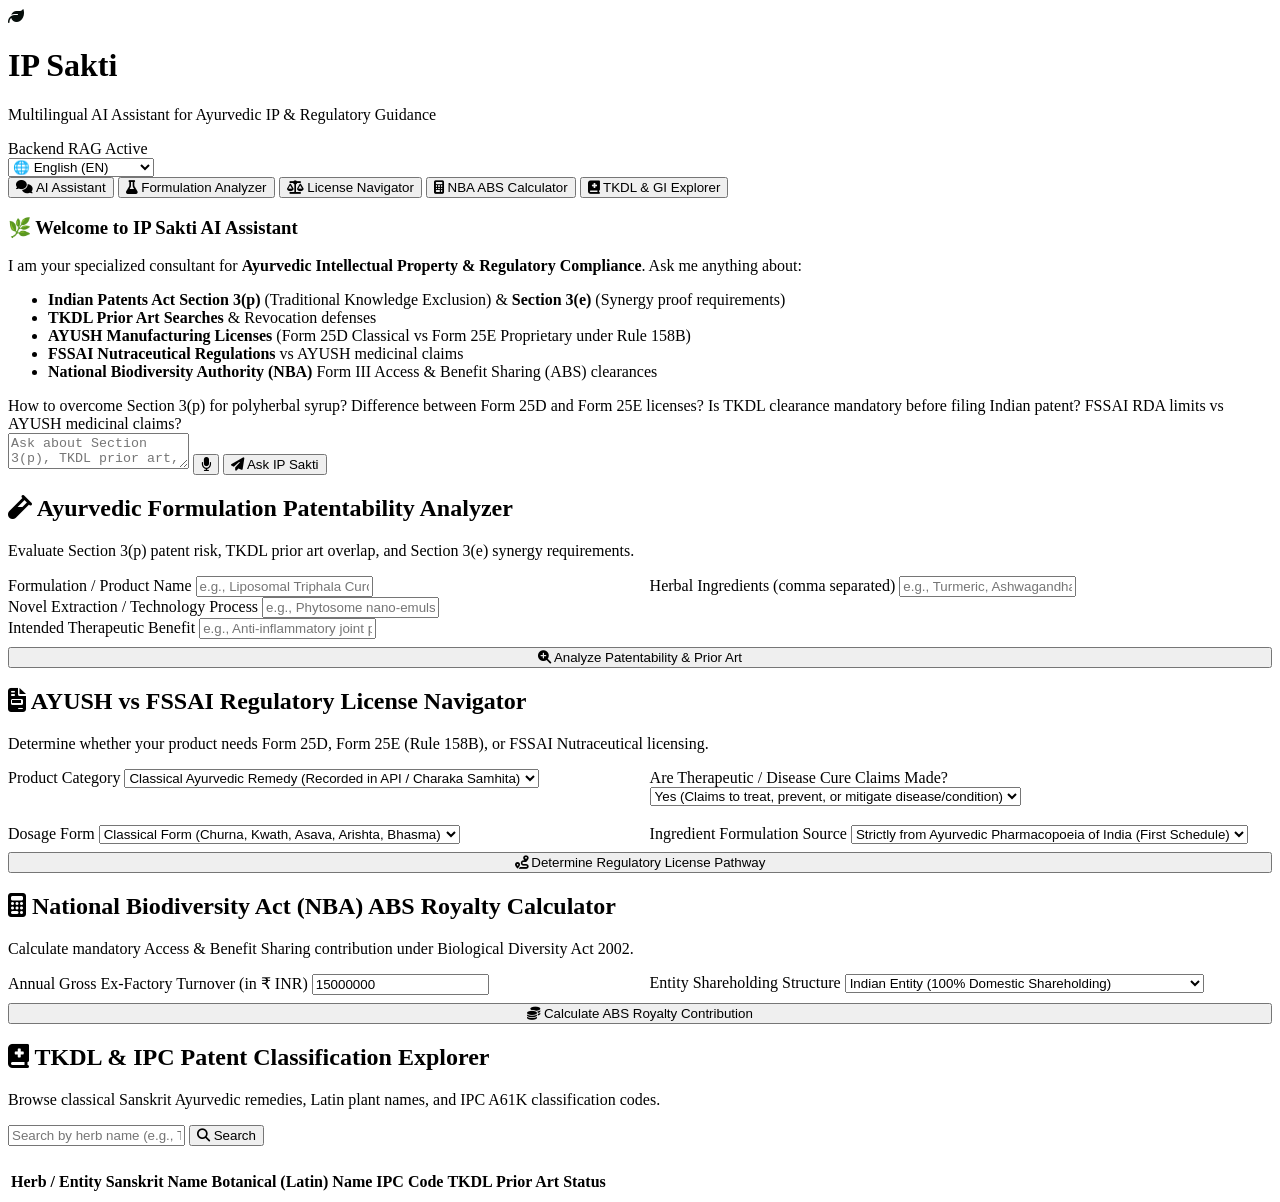
==== frontend/index.html @ 80a3cd42 "Initial commit" ====
<!DOCTYPE html>
<html lang="en">
<head>
    <meta charset="UTF-8">
    <meta name="viewport" content="width=device-width, initial-scale=1.0">
    <title>IP Sakti - Multilingual AI Assistant for Ayurvedic IP & Regulatory Guidance</title>
    <meta name="description" content="RAG-powered AI Assistant for Intellectual Property, Patents (Sec 3p/3e), TKDL prior art, NBA ABS clearance, and AYUSH / FSSAI regulatory licensing in Ayurveda.">
    
    <!-- Google Fonts -->
    <link rel="preconnect" href="https://fonts.googleapis.com">
    <link rel="preconnect" href="https://fonts.gstatic.com" crossorigin>
    <link href="https://fonts.googleapis.com/css2?family=Inter:wght@300;400;500;600;700&family=Outfit:wght@400;500;600;700;800&display=swap" rel="stylesheet">
    
    <!-- FontAwesome Icons -->
    <link rel="stylesheet" href="https://cdnjs.cloudflare.com/ajax/libs/font-awesome/6.4.0/css/all.min.css">
    
    <!-- App Stylesheet -->
    <link rel="stylesheet" href="/static/css/style.css">
</head>
<body>

    <!-- Header / Navbar -->
    <header class="app-header">
        <div class="brand-container">
            <div class="brand-logo">
                <i class="fas fa-leaf" style="color:#060E0B;"></i>
            </div>
            <div>
                <h1 class="brand-title" data-i18n="appTitle">IP Sakti</h1>
                <p class="brand-tagline" data-i18n="subtitle">Multilingual AI Assistant for Ayurvedic IP & Regulatory Guidance</p>
            </div>
        </div>

        <div class="header-actions">
            <div class="status-pill" id="statusPill">
                <div class="status-dot"></div>
                <span data-i18n="onlineStatus">Backend RAG Active</span>
            </div>

            <!-- Language Dropdown Selector -->
            <select class="lang-selector" id="langSelect" aria-label="Select Language">
                <option value="en">🌐 English (EN)</option>
                <option value="hi">🇮🇳 हिंदी (Hindi)</option>
                <option value="sa">🕉️ संस्कृतम् (Sanskrit)</option>
                <option value="ta">🇮🇳 தமிழ் (Tamil)</option>
                <option value="te">🇮🇳 తెలుగు (Telugu)</option>
                <option value="mr">🇮🇳 मराठी (Marathi)</option>
                <option value="gu">🇮🇳 ગુજરાતી (Gujarati)</option>
                <option value="bn">🇮🇳 বাংলা (Bengali)</option>
            </select>
        </div>
    </header>

    <!-- Main Container -->
    <div class="app-container">
        <!-- Sidebar Tabs -->
        <nav class="sidebar-nav">
            <button class="nav-btn active" data-tab="tabChat">
                <i class="fas fa-comments"></i>
                <span data-i18n="navChat">AI Assistant</span>
            </button>
            <button class="nav-btn" data-tab="tabAnalyzer">
                <i class="fas fa-flask"></i>
                <span data-i18n="navAnalyzer">Formulation Analyzer</span>
            </button>
            <button class="nav-btn" data-tab="tabWizard">
                <i class="fas fa-balance-scale"></i>
                <span data-i18n="navWizard">License Navigator</span>
            </button>
            <button class="nav-btn" data-tab="tabNba">
                <i class="fas fa-calculator"></i>
                <span data-i18n="navNba">NBA ABS Calculator</span>
            </button>
            <button class="nav-btn" data-tab="tabTkdl">
                <i class="fas fa-book-medical"></i>
                <span data-i18n="navTkdl">TKDL & GI Explorer</span>
            </button>
        </nav>

        <!-- Main Content Area -->
        <main class="main-content">

            <!-- TAB 1: AI Chatbot Assistant -->
            <section id="tabChat" class="tab-view active">
                <div class="glass-card chat-container">
                    <div class="chat-messages" id="chatMessages">
                        <div class="message-bubble message-assistant">
                            <h3>🌿 Welcome to IP Sakti AI Assistant</h3>
                            <p>I am your specialized consultant for <strong>Ayurvedic Intellectual Property & Regulatory Compliance</strong>. Ask me anything about:</p>
                            <ul>
                                <li><strong>Indian Patents Act Section 3(p)</strong> (Traditional Knowledge Exclusion) & <strong>Section 3(e)</strong> (Synergy proof requirements)</li>
                                <li><strong>TKDL Prior Art Searches</strong> & Revocation defenses</li>
                                <li><strong>AYUSH Manufacturing Licenses</strong> (Form 25D Classical vs Form 25E Proprietary under Rule 158B)</li>
                                <li><strong>FSSAI Nutraceutical Regulations</strong> vs AYUSH medicinal claims</li>
                                <li><strong>National Biodiversity Authority (NBA)</strong> Form III Access & Benefit Sharing (ABS) clearances</li>
                            </ul>
                        </div>
                    </div>

                    <!-- Input Controls -->
                    <div class="chat-input-area">
                        <div class="suggestion-chips">
                            <span class="chip" onclick="sendChatMessage('How to overcome Section 3(p) for polyherbal syrup?')" data-i18n="sug1">How to overcome Section 3(p) for polyherbal syrup?</span>
                            <span class="chip" onclick="sendChatMessage('Difference between Form 25D and Form 25E licenses?')" data-i18n="sug2">Difference between Form 25D and Form 25E licenses?</span>
                            <span class="chip" onclick="sendChatMessage('Is TKDL clearance mandatory before filing Indian patent?')" data-i18n="sug3">Is TKDL clearance mandatory before filing Indian patent?</span>
                            <span class="chip" onclick="sendChatMessage('FSSAI RDA limits vs AYUSH medicinal claims?')" data-i18n="sug4">FSSAI RDA limits vs AYUSH medicinal claims?</span>
                        </div>

                        <div class="input-row">
                            <textarea id="chatInput" class="chat-textarea" rows="2" placeholder="Ask about Section 3(p), TKDL prior art, Form 25D/25E, FSSAI, or patenting turmeric + ashwagandha..." data-i18n="chatPlaceholder"></textarea>
                            <button class="btn-icon" id="voiceBtn" onclick="handleVoiceInput()" title="Voice Input" aria-label="Voice Input">
                                <i class="fas fa-microphone"></i>
                            </button>
                            <button class="btn-primary" onclick="sendChatMessage()">
                                <i class="fas fa-paper-plane"></i>
                                <span data-i18n="sendBtn">Ask IP Sakti</span>
                            </button>
                        </div>
                    </div>
                </div>
            </section>

            <!-- TAB 2: Formulation Patentability Analyzer -->
            <section id="tabAnalyzer" class="tab-view">
                <div class="glass-card">
                    <h2 class="card-title" data-i18n="analyzerTitle"><i class="fas fa-vial"></i> Ayurvedic Formulation Patentability Analyzer</h2>
                    <p class="card-subtitle" data-i18n="analyzerDesc">Evaluate Section 3(p) patent risk, TKDL prior art overlap, and Section 3(e) synergy requirements.</p>

                    <div style="display:grid; grid-template-columns: 1fr 1fr; gap: 1.2rem;">
                        <div class="form-group">
                            <label class="form-label" data-i18n="formNameLabel">Formulation / Product Name</label>
                            <input type="text" id="formName" class="form-control" placeholder="e.g., Liposomal Triphala Curcumin Extract" data-i18n="formNameHolder">
                        </div>
                        <div class="form-group">
                            <label class="form-label" data-i18n="ingredientsLabel">Herbal Ingredients (comma separated)</label>
                            <input type="text" id="formIngredients" class="form-control" placeholder="e.g., Turmeric, Ashwagandha, Piperine, Neem" data-i18n="ingredientsHolder">
                        </div>
                    </div>

                    <div class="form-group">
                        <label class="form-label" data-i18n="noveltyLabel">Novel Extraction / Technology Process</label>
                        <input type="text" id="formNovelty" class="form-control" placeholder="e.g., Phytosome nano-emulsion with 5x bioavailability enhancement" data-i18n="noveltyHolder">
                    </div>

                    <div class="form-group">
                        <label class="form-label" data-i18n="intendedUseLabel">Intended Therapeutic Benefit</label>
                        <input type="text" id="formIntended" class="form-control" placeholder="e.g., Anti-inflammatory joint pain relief" data-i18n="intendedUseHolder">
                    </div>

                    <button class="btn-primary" style="margin-top:0.5rem; width:100%; justify-content:center;" onclick="runFormulationAnalysis()">
                        <i class="fas fa-search-plus"></i>
                        <span data-i18n="analyzeBtn">Analyze Patentability & Prior Art</span>
                    </button>
                </div>

                <!-- Analysis Results Section -->
                <div id="analyzerResults" style="display:none;"></div>
            </section>

            <!-- TAB 3: Regulatory License Navigator Wizard -->
            <section id="tabWizard" class="tab-view">
                <div class="glass-card">
                    <h2 class="card-title" data-i18n="wizardTitle"><i class="fas fa-file-invoice"></i> AYUSH vs FSSAI Regulatory License Navigator</h2>
                    <p class="card-subtitle" data-i18n="wizardDesc">Determine whether your product needs Form 25D, Form 25E (Rule 158B), or FSSAI Nutraceutical licensing.</p>

                    <div style="display:grid; grid-template-columns: 1fr 1fr; gap: 1.2rem;">
                        <div class="form-group">
                            <label class="form-label">Product Category</label>
                            <select id="wizCategory" class="form-control">
                                <option value="classical">Classical Ayurvedic Remedy (Recorded in API / Charaka Samhita)</option>
                                <option value="proprietary">Proprietary Polyherbal Product (P&P Medicine)</option>
                                <option value="health_supplement">Health Supplement / Dietary Nutraceutical</option>
                                <option value="cosmetic">Herbal Cosmetic / Skin Care</option>
                            </select>
                        </div>

                        <div class="form-group">
                            <label class="form-label">Are Therapeutic / Disease Cure Claims Made?</label>
                            <select id="wizClaims" class="form-control">
                                <option value="true">Yes (Claims to treat, prevent, or mitigate disease/condition)</option>
                                <option value="false">No (General health maintenance & wellness claims only)</option>
                            </select>
                        </div>

                        <div class="form-group">
                            <label class="form-label">Dosage Form</label>
                            <select id="wizDosage" class="form-control">
                                <option value="traditional_asava">Classical Form (Churna, Kwath, Asava, Arishta, Bhasma)</option>
                                <option value="tablet">Modern Oral Solid (Tablet / Capsule)</option>
                                <option value="syrup">Oral Liquid Syrup</option>
                                <option value="nano_emulsion">Novel Delivery (Liposome / Nano-emulsion)</option>
                            </select>
                        </div>

                        <div class="form-group">
                            <label class="form-label">Ingredient Formulation Source</label>
                            <select id="wizSource" class="form-control">
                                <option value="api_texts">Strictly from Ayurvedic Pharmacopoeia of India (First Schedule)</option>
                                <option value="novel_combination">Novel Combination of Traditional Herbs</option>
                                <option value="standardized_extract">Standardized Phytochemical Extracts (e.g. 95% Curcumin)</option>
                            </select>
                        </div>
                    </div>

                    <button class="btn-primary" style="margin-top:0.5rem; width:100%; justify-content:center;" onclick="runLicenseWizard()">
                        <i class="fas fa-route"></i>
                        <span>Determine Regulatory License Pathway</span>
                    </button>
                </div>

                <div id="wizardResults" style="display:none;"></div>
            </section>

            <!-- TAB 4: NBA ABS Calculator -->
            <section id="tabNba" class="tab-view">
                <div class="glass-card">
                    <h2 class="card-title" data-i18n="nbaTitle"><i class="fas fa-calculator"></i> National Biodiversity Act (NBA) ABS Royalty Calculator</h2>
                    <p class="card-subtitle" data-i18n="nbaDesc">Calculate mandatory Access & Benefit Sharing contribution under Biological Diversity Act 2002.</p>

                    <div style="display:grid; grid-template-columns: 1fr 1fr; gap: 1.2rem;">
                        <div class="form-group">
                            <label class="form-label">Annual Gross Ex-Factory Turnover (in ₹ INR)</label>
                            <input type="number" id="nbaTurnover" class="form-control" placeholder="e.g. 25000000 (2.5 Crores)" value="15000000">
                        </div>

                        <div class="form-group">
                            <label class="form-label">Entity Shareholding Structure</label>
                            <select id="nbaEntity" class="form-control">
                                <option value="indian">Indian Entity (100% Domestic Shareholding)</option>
                                <option value="foreign_with_foreign_equity">Foreign Entity / Entity with Non-Resident / Foreign Equity</option>
                            </select>
                        </div>
                    </div>

                    <button class="btn-primary" style="margin-top:0.5rem; width:100%; justify-content:center;" onclick="calculateNbaAbs()">
                        <i class="fas fa-coins"></i>
                        <span>Calculate ABS Royalty Contribution</span>
                    </button>
                </div>

                <div id="nbaResults" style="display:none;"></div>
            </section>

            <!-- TAB 5: TKDL & GI Knowledge Explorer -->
            <section id="tabTkdl" class="tab-view">
                <div class="glass-card">
                    <h2 class="card-title" data-i18n="tkdlTitle"><i class="fas fa-book-medical"></i> TKDL & IPC Patent Classification Explorer</h2>
                    <p class="card-subtitle" data-i18n="tkdlDesc">Browse classical Sanskrit Ayurvedic remedies, Latin plant names, and IPC A61K classification codes.</p>

                    <div class="form-group" style="margin-bottom:1.5rem;">
                        <div class="input-row">
                            <input type="text" id="tkdlSearchInput" class="form-control" placeholder="Search by herb name (e.g., Turmeric, Ashwagandha, Neem, Tulsi)..." onkeyup="searchTkdl()">
                            <button class="btn-primary" onclick="searchTkdl()">
                                <i class="fas fa-search"></i>
                                <span>Search</span>
                            </button>
                        </div>
                    </div>

                    <div style="overflow-x:auto;">
                        <table class="data-table">
                            <thead>
                                <tr>
                                    <th>Herb / Entity</th>
                                    <th>Sanskrit Name</th>
                                    <th>Botanical (Latin) Name</th>
                                    <th>IPC Code</th>
                                    <th>TKDL Prior Art Status</th>
                                </tr>
                            </thead>
                            <tbody id="tkdlTableBody">
                                <!-- Populated dynamically by app.js -->
                            </tbody>
                        </table>
                    </div>
                </div>
            </section>

        </main>
    </div>

    <!-- Frontend Scripts -->
    <script src="/static/js/i18n.js"></script>
    <script src="/static/js/chat.js"></script>
    <script src="/static/js/analyzer.js"></script>
    <script src="/static/js/wizard.js"></script>
    <script src="/static/js/nba.js"></script>
    <script src="/static/js/app.js"></script>

</body>
</html>
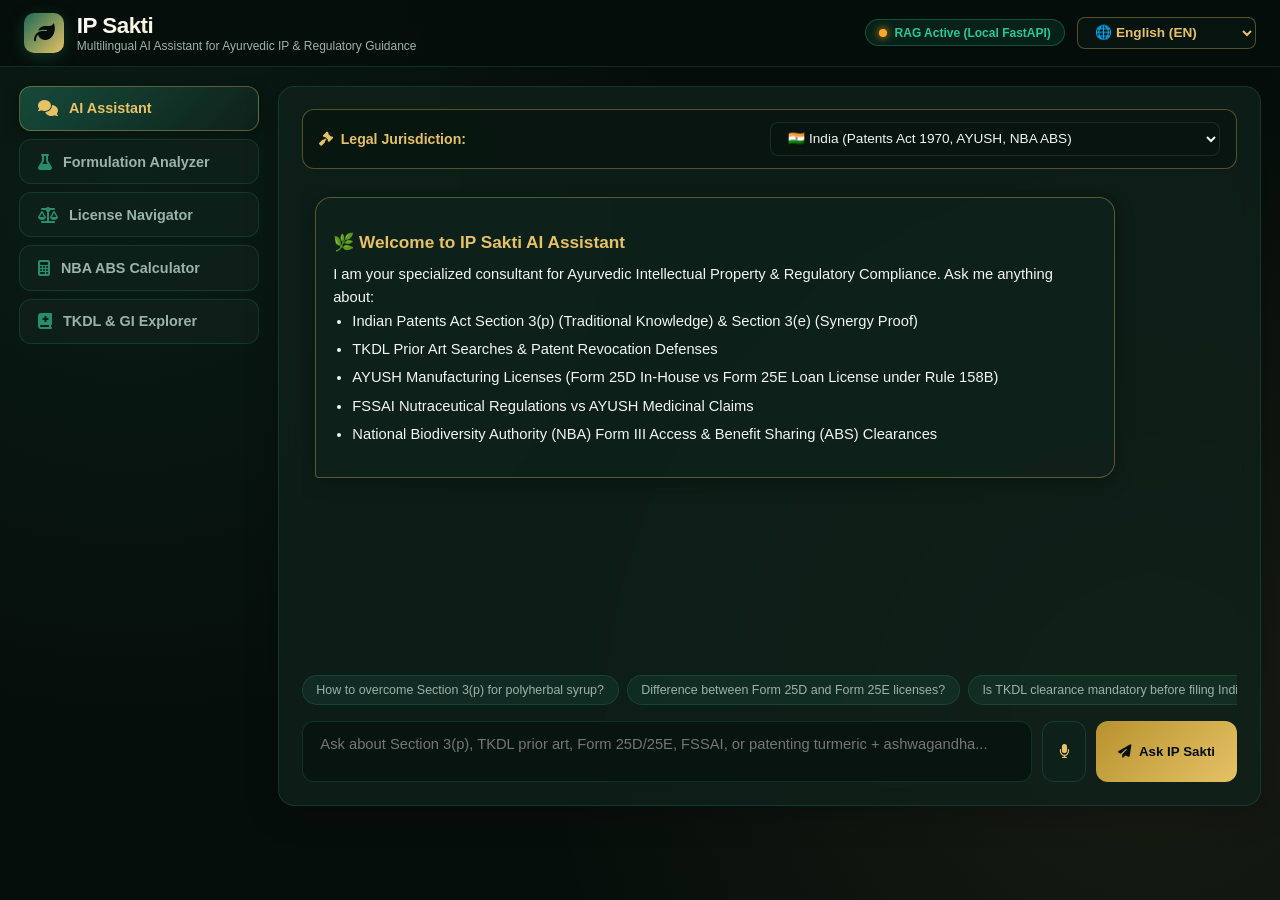
==== commit b63eeff7: "Frontend detach" ====
--- a/frontend/index.html
+++ b/frontend/index.html
@@ -15,7 +15,8 @@
     <link rel="stylesheet" href="https://cdnjs.cloudflare.com/ajax/libs/font-awesome/6.4.0/css/all.min.css">
     
     <!-- App Stylesheet -->
-    <link rel="stylesheet" href="/static/css/style.css">
+    <!-- <link rel="stylesheet" href="/static/css/style.css"> -->
+    <link rel="stylesheet" href="css/style.css">
 </head>
 <body>
 
@@ -83,16 +84,29 @@
             <!-- TAB 1: AI Chatbot Assistant -->
             <section id="tabChat" class="tab-view active">
                 <div class="glass-card chat-container">
+                    
+                    <!-- Jurisdiction Toggle -->
+                    <div class="jurisdiction-bar">
+                        <div class="jurisdiction-label">
+                            <i class="fas fa-gavel"></i>
+                            <span data-i18n="jurLabel">Legal Jurisdiction:</span>
+                        </div>
+                        <select id="chatJurisdiction" class="jurisdiction-select" aria-label="Legal Jurisdiction">
+                            <option value="india" data-i18n="jurIndia">🇮🇳 India (Patents Act 1970, AYUSH, NBA ABS)</option>
+                            <option value="international" data-i18n="jurIntl">🌐 International (WIPO GRATK 2024, PCT, TRIPS)</option>
+                        </select>
+                    </div>
+
                     <div class="chat-messages" id="chatMessages">
                         <div class="message-bubble message-assistant">
-                            <h3>🌿 Welcome to IP Sakti AI Assistant</h3>
-                            <p>I am your specialized consultant for <strong>Ayurvedic Intellectual Property & Regulatory Compliance</strong>. Ask me anything about:</p>
+                            <h3 data-i18n="welcomeHeading">🌿 Welcome to IP Sakti AI Assistant</h3>
+                            <p data-i18n="welcomeSub">I am your specialized consultant for Ayurvedic Intellectual Property & Regulatory Compliance. Ask me anything about:</p>
                             <ul>
-                                <li><strong>Indian Patents Act Section 3(p)</strong> (Traditional Knowledge Exclusion) & <strong>Section 3(e)</strong> (Synergy proof requirements)</li>
-                                <li><strong>TKDL Prior Art Searches</strong> & Revocation defenses</li>
-                                <li><strong>AYUSH Manufacturing Licenses</strong> (Form 25D Classical vs Form 25E Proprietary under Rule 158B)</li>
-                                <li><strong>FSSAI Nutraceutical Regulations</strong> vs AYUSH medicinal claims</li>
-                                <li><strong>National Biodiversity Authority (NBA)</strong> Form III Access & Benefit Sharing (ABS) clearances</li>
+                                <li data-i18n="wItem1">Indian Patents Act Section 3(p) (Traditional Knowledge) & Section 3(e) (Synergy Proof)</li>
+                                <li data-i18n="wItem2">TKDL Prior Art Searches & Patent Revocation Defenses</li>
+                                <li data-i18n="wItem3">AYUSH Manufacturing Licenses (Form 25D In-House vs Form 25E Loan License under Rule 158B)</li>
+                                <li data-i18n="wItem4">FSSAI Nutraceutical Regulations vs AYUSH Medicinal Claims</li>
+                                <li data-i18n="wItem5">National Biodiversity Authority (NBA) Form III Access & Benefit Sharing (ABS) Clearances</li>
                             </ul>
                         </div>
                     </div>
@@ -100,10 +114,10 @@
                     <!-- Input Controls -->
                     <div class="chat-input-area">
                         <div class="suggestion-chips">
-                            <span class="chip" onclick="sendChatMessage('How to overcome Section 3(p) for polyherbal syrup?')" data-i18n="sug1">How to overcome Section 3(p) for polyherbal syrup?</span>
-                            <span class="chip" onclick="sendChatMessage('Difference between Form 25D and Form 25E licenses?')" data-i18n="sug2">Difference between Form 25D and Form 25E licenses?</span>
-                            <span class="chip" onclick="sendChatMessage('Is TKDL clearance mandatory before filing Indian patent?')" data-i18n="sug3">Is TKDL clearance mandatory before filing Indian patent?</span>
-                            <span class="chip" onclick="sendChatMessage('FSSAI RDA limits vs AYUSH medicinal claims?')" data-i18n="sug4">FSSAI RDA limits vs AYUSH medicinal claims?</span>
+                            <span class="chip" onclick="sendChatMessage(this.textContent.trim())" data-i18n="sug1">How to overcome Section 3(p) for polyherbal syrup?</span>
+                            <span class="chip" onclick="sendChatMessage(this.textContent.trim())" data-i18n="sug2">Difference between Form 25D and Form 25E licenses?</span>
+                            <span class="chip" onclick="sendChatMessage(this.textContent.trim())" data-i18n="sug3">Is TKDL clearance mandatory before filing Indian patent?</span>
+                            <span class="chip" onclick="sendChatMessage(this.textContent.trim())" data-i18n="sug4">FSSAI RDA limits vs AYUSH medicinal claims?</span>
                         </div>
 
                         <div class="input-row">
@@ -126,7 +140,7 @@
                     <h2 class="card-title" data-i18n="analyzerTitle"><i class="fas fa-vial"></i> Ayurvedic Formulation Patentability Analyzer</h2>
                     <p class="card-subtitle" data-i18n="analyzerDesc">Evaluate Section 3(p) patent risk, TKDL prior art overlap, and Section 3(e) synergy requirements.</p>
 
-                    <div style="display:grid; grid-template-columns: 1fr 1fr; gap: 1.2rem;">
+                    <div class="form-grid">
                         <div class="form-group">
                             <label class="form-label" data-i18n="formNameLabel">Formulation / Product Name</label>
                             <input type="text" id="formName" class="form-control" placeholder="e.g., Liposomal Triphala Curcumin Extract" data-i18n="formNameHolder">
@@ -153,8 +167,7 @@
                     </button>
                 </div>
 
-                <!-- Analysis Results Section -->
-                <div id="analyzerResults" style="display:none;"></div>
+                <div id="analyzerResults" style="display:none; width:100%;"></div>
             </section>
 
             <!-- TAB 3: Regulatory License Navigator Wizard -->
@@ -163,7 +176,7 @@
                     <h2 class="card-title" data-i18n="wizardTitle"><i class="fas fa-file-invoice"></i> AYUSH vs FSSAI Regulatory License Navigator</h2>
                     <p class="card-subtitle" data-i18n="wizardDesc">Determine whether your product needs Form 25D, Form 25E (Rule 158B), or FSSAI Nutraceutical licensing.</p>
 
-                    <div style="display:grid; grid-template-columns: 1fr 1fr; gap: 1.2rem;">
+                    <div class="form-grid">
                         <div class="form-group">
                             <label class="form-label">Product Category</label>
                             <select id="wizCategory" class="form-control">
@@ -208,7 +221,7 @@
                     </button>
                 </div>
 
-                <div id="wizardResults" style="display:none;"></div>
+                <div id="wizardResults" style="display:none; width:100%;"></div>
             </section>
 
             <!-- TAB 4: NBA ABS Calculator -->
@@ -217,7 +230,7 @@
                     <h2 class="card-title" data-i18n="nbaTitle"><i class="fas fa-calculator"></i> National Biodiversity Act (NBA) ABS Royalty Calculator</h2>
                     <p class="card-subtitle" data-i18n="nbaDesc">Calculate mandatory Access & Benefit Sharing contribution under Biological Diversity Act 2002.</p>
 
-                    <div style="display:grid; grid-template-columns: 1fr 1fr; gap: 1.2rem;">
+                    <div class="form-grid">
                         <div class="form-group">
                             <label class="form-label">Annual Gross Ex-Factory Turnover (in ₹ INR)</label>
                             <input type="number" id="nbaTurnover" class="form-control" placeholder="e.g. 25000000 (2.5 Crores)" value="15000000">
@@ -238,7 +251,7 @@
                     </button>
                 </div>
 
-                <div id="nbaResults" style="display:none;"></div>
+                <div id="nbaResults" style="display:none; width:100%;"></div>
             </section>
 
             <!-- TAB 5: TKDL & GI Knowledge Explorer -->
@@ -257,7 +270,7 @@
                         </div>
                     </div>
 
-                    <div style="overflow-x:auto;">
+                    <div class="table-wrapper">
                         <table class="data-table">
                             <thead>
                                 <tr>
@@ -278,14 +291,23 @@
 
         </main>
     </div>
-
-    <!-- Frontend Scripts -->
+<!-- 
+    Frontend Scripts
     <script src="/static/js/i18n.js"></script>
     <script src="/static/js/chat.js"></script>
     <script src="/static/js/analyzer.js"></script>
     <script src="/static/js/wizard.js"></script>
     <script src="/static/js/nba.js"></script>
-    <script src="/static/js/app.js"></script>
+    <script src="/static/js/app.js"></script> -->
+
+    <!-- Frontend Scripts -->
+    <script src="js/config.js"></script>
+    <script src="js/i18n.js"></script>
+    <script src="js/chat.js"></script>
+    <script src="js/analyzer.js"></script>
+    <script src="js/wizard.js"></script>
+    <script src="js/nba.js"></script>
+    <script src="js/app.js"></script>
 
 </body>
-</html>
+</html>
--- a/frontend/css/style.css
+++ b/frontend/css/style.css
@@ -0,0 +1,717 @@
+/* IP Sakti - Modern Earthy Emerald & Warm Gold Visual Theme */
+@import url('https://fonts.googleapis.com/css2?family=Inter:wght@300;400;500;600;700&family=Outfit:wght@400;500;600;700;800&display=swap');
+
+:root {
+    --bg-main: #060E0B;
+    --bg-card: rgba(15, 34, 27, 0.75);
+    --bg-card-hover: rgba(22, 48, 38, 0.85);
+    --bg-input: rgba(8, 20, 16, 0.9);
+    
+    --primary: #1E6B54;
+    --primary-light: #288C6F;
+    --primary-mint: #20C997;
+    
+    --accent-gold: #E6C265;
+    --accent-gold-dark: #B89230;
+    --accent-glow: rgba(230, 194, 101, 0.25);
+    
+    --text-main: #F2F7F4;
+    --text-muted: #9BB3A8;
+    --text-gold: #F5DB96;
+    
+    --border-color: rgba(40, 140, 111, 0.25);
+    --border-gold: rgba(230, 194, 101, 0.35);
+    
+    --danger: #FF5252;
+    --warning: #FFA726;
+    --success: #66BB6A;
+    
+    --font-heading: 'Outfit', sans-serif;
+    --font-body: 'Inter', sans-serif;
+}
+
+* {
+    box-sizing: border-box;
+    margin: 0;
+    padding: 0;
+}
+
+html, body {
+    width: 100%;
+    max-width: 100%;
+    overflow-x: hidden;
+}
+
+body {
+    background-color: var(--bg-main);
+    background-image: 
+        radial-gradient(circle at 10% 20%, rgba(30, 107, 84, 0.15) 0%, transparent 40%),
+        radial-gradient(circle at 90% 80%, rgba(230, 194, 101, 0.08) 0%, transparent 45%);
+    color: var(--text-main);
+    font-family: var(--font-body);
+    min-height: 100vh;
+    display: flex;
+    flex-direction: column;
+}
+
+/* Header & Navbar */
+.app-header {
+    background: rgba(6, 14, 11, 0.9);
+    backdrop-filter: blur(12px);
+    border-bottom: 1px solid var(--border-color);
+    padding: 0.8rem 1.5rem;
+    position: sticky;
+    top: 0;
+    z-index: 100;
+    display: flex;
+    justify-content: space-between;
+    align-items: center;
+    flex-wrap: wrap;
+    gap: 0.8rem;
+}
+
+.brand-container {
+    display: flex;
+    align-items: center;
+    gap: 0.8rem;
+}
+
+.brand-logo {
+    width: 40px;
+    height: 40px;
+    min-width: 40px;
+    background: linear-gradient(135deg, var(--primary) 0%, var(--accent-gold) 100%);
+    border-radius: 10px;
+    display: flex;
+    align-items: center;
+    justify-content: center;
+    font-size: 1.3rem;
+    box-shadow: 0 4px 15px rgba(30, 107, 84, 0.4);
+}
+
+.brand-title {
+    font-family: var(--font-heading);
+    font-size: 1.4rem;
+    font-weight: 800;
+    background: linear-gradient(90deg, #FFFFFF 0%, var(--accent-gold) 100%);
+    -webkit-background-clip: text;
+    -webkit-text-fill-color: transparent;
+    letter-spacing: -0.5px;
+}
+
+.brand-tagline {
+    font-size: 0.75rem;
+    color: var(--text-muted);
+}
+
+.header-actions {
+    display: flex;
+    align-items: center;
+    gap: 0.8rem;
+    flex-wrap: wrap;
+}
+
+.status-pill {
+    padding: 0.35rem 0.8rem;
+    border-radius: 20px;
+    font-size: 0.75rem;
+    font-weight: 600;
+    display: flex;
+    align-items: center;
+    gap: 0.5rem;
+    background: rgba(32, 201, 151, 0.1);
+    border: 1px solid rgba(32, 201, 151, 0.3);
+    color: var(--primary-mint);
+    white-space: nowrap;
+}
+
+.status-dot {
+    width: 8px;
+    height: 8px;
+    border-radius: 50%;
+    background-color: var(--primary-mint);
+    box-shadow: 0 0 8px var(--primary-mint);
+    animation: pulse 2s infinite;
+}
+
+@keyframes pulse {
+    0% { opacity: 1; transform: scale(1); }
+    50% { opacity: 0.5; transform: scale(1.2); }
+    100% { opacity: 1; transform: scale(1); }
+}
+
+.lang-selector {
+    background: var(--bg-input);
+    border: 1px solid var(--border-gold);
+    color: var(--accent-gold);
+    padding: 0.4rem 0.8rem;
+    border-radius: 8px;
+    font-weight: 600;
+    font-size: 0.85rem;
+    cursor: pointer;
+    outline: none;
+    transition: all 0.3s;
+}
+
+.lang-selector:hover {
+    box-shadow: 0 0 10px var(--accent-glow);
+}
+
+/* App Body Layout */
+.app-container {
+    display: flex;
+    flex: 1;
+    max-width: 1500px;
+    margin: 0 auto;
+    width: 100%;
+    padding: 1.2rem;
+    gap: 1.2rem;
+}
+
+/* Sidebar Navigation Tabs */
+.sidebar-nav {
+    width: 240px;
+    min-width: 240px;
+    display: flex;
+    flex-direction: column;
+    gap: 0.5rem;
+}
+
+.nav-btn {
+    background: var(--bg-card);
+    border: 1px solid var(--border-color);
+    color: var(--text-muted);
+    padding: 0.85rem 1.1rem;
+    border-radius: 12px;
+    font-family: var(--font-heading);
+    font-weight: 600;
+    font-size: 0.9rem;
+    display: flex;
+    align-items: center;
+    gap: 0.7rem;
+    cursor: pointer;
+    transition: all 0.3s ease;
+    text-align: left;
+}
+
+.nav-btn i {
+    font-size: 1rem;
+    color: var(--primary-light);
+}
+
+.nav-btn:hover {
+    background: var(--bg-card-hover);
+    color: var(--text-main);
+    border-color: var(--primary-mint);
+    transform: translateX(3px);
+}
+
+.nav-btn.active {
+    background: linear-gradient(135deg, rgba(30, 107, 84, 0.6) 0%, rgba(15, 34, 27, 0.9) 100%);
+    border: 1px solid var(--border-gold);
+    color: var(--accent-gold);
+    box-shadow: 0 4px 15px rgba(0, 0, 0, 0.3);
+}
+
+.nav-btn.active i {
+    color: var(--accent-gold);
+}
+
+/* Main Content Views */
+.main-content {
+    flex: 1;
+    display: flex;
+    flex-direction: column;
+    min-width: 0;
+}
+
+.tab-view {
+    display: none;
+    flex-direction: column;
+    gap: 1.2rem;
+    width: 100%;
+}
+
+.tab-view.active {
+    display: flex;
+}
+
+/* Glass Card Component */
+.glass-card {
+    background: var(--bg-card);
+    backdrop-filter: blur(10px);
+    border: 1px solid var(--border-color);
+    border-radius: 16px;
+    padding: 1.4rem;
+    box-shadow: 0 8px 32px rgba(0, 0, 0, 0.25);
+    width: 100%;
+    overflow: hidden;
+}
+
+.card-title {
+    font-family: var(--font-heading);
+    font-size: 1.25rem;
+    font-weight: 700;
+    color: var(--text-main);
+    display: flex;
+    align-items: center;
+    gap: 0.6rem;
+    margin-bottom: 0.4rem;
+}
+
+.card-title i {
+    color: var(--accent-gold);
+}
+
+.card-subtitle {
+    font-size: 0.85rem;
+    color: var(--text-muted);
+    margin-bottom: 1.2rem;
+    line-height: 1.4;
+}
+
+/* Jurisdiction Selector Bar */
+.jurisdiction-bar {
+    background: rgba(8, 20, 16, 0.8);
+    border: 1px solid var(--border-gold);
+    border-radius: 12px;
+    padding: 0.75rem 1rem;
+    margin-bottom: 1rem;
+    display: flex;
+    align-items: center;
+    justify-content: space-between;
+    gap: 0.8rem;
+    flex-wrap: wrap;
+}
+
+.jurisdiction-label {
+    display: flex;
+    align-items: center;
+    gap: 0.5rem;
+    color: var(--accent-gold);
+    font-size: 0.88rem;
+    font-weight: 600;
+}
+
+.jurisdiction-select {
+    background: var(--bg-input);
+    border: 1px solid var(--border-color);
+    color: var(--text-main);
+    padding: 0.45rem 0.8rem;
+    border-radius: 8px;
+    font-family: var(--font-body);
+    font-size: 0.85rem;
+    cursor: pointer;
+    outline: none;
+    flex: 1;
+    min-width: 220px;
+    max-width: 450px;
+}
+
+.jurisdiction-select:focus {
+    border-color: var(--accent-gold);
+}
+
+/* Chat View */
+.chat-container {
+    display: flex;
+    flex-direction: column;
+    height: min(80vh, calc(100dvh - 170px));
+}
+
+.chat-messages {
+    flex: 1;
+    overflow-y: auto;
+    padding: 0.8rem;
+    display: flex;
+    flex-direction: column;
+    gap: 1rem;
+    word-break: break-word;
+    overflow-wrap: anywhere;
+}
+
+.message-bubble {
+    max-width: 88%;
+    padding: 1.1rem;
+    border-radius: 16px;
+    line-height: 1.6;
+    font-size: 0.92rem;
+    animation: fadeIn 0.3s ease;
+}
+
+@keyframes fadeIn {
+    from { opacity: 0; transform: translateY(10px); }
+    to { opacity: 1; transform: translateY(0); }
+}
+
+.message-user {
+    align-self: flex-end;
+    background: linear-gradient(135deg, var(--primary) 0%, #154D3D 100%);
+    border: 1px solid var(--primary-mint);
+    color: #FFFFFF;
+    border-bottom-right-radius: 4px;
+}
+
+.message-assistant {
+    align-self: flex-start;
+    background: var(--bg-card);
+    border: 1px solid var(--border-gold);
+    color: var(--text-main);
+    border-bottom-left-radius: 4px;
+    box-shadow: 0 4px 20px rgba(0, 0, 0, 0.3);
+}
+
+.message-assistant h3, .message-assistant h4 {
+    font-family: var(--font-heading);
+    color: var(--accent-gold);
+    margin: 0.8rem 0 0.4rem 0;
+}
+
+.message-assistant ul, .message-assistant ol {
+    margin-left: 1.2rem;
+    margin-bottom: 0.8rem;
+}
+
+.message-assistant li {
+    margin-bottom: 0.3rem;
+}
+
+.message-assistant code {
+    background: rgba(0, 0, 0, 0.4);
+    color: var(--accent-gold);
+    padding: 0.15rem 0.4rem;
+    border-radius: 4px;
+    font-family: monospace;
+    font-size: 0.85rem;
+}
+
+/* Chat Input Bar */
+.chat-input-area {
+    margin-top: 0.8rem;
+    display: flex;
+    flex-direction: column;
+    gap: 0.6rem;
+}
+
+.suggestion-chips {
+    display: flex;
+    gap: 0.5rem;
+    overflow-x: auto;
+    padding-bottom: 0.4rem;
+    -webkit-overflow-scrolling: touch;
+}
+
+.suggestion-chips::-webkit-scrollbar {
+    height: 4px;
+}
+
+.suggestion-chips::-webkit-scrollbar-thumb {
+    background: var(--border-color);
+    border-radius: 4px;
+}
+
+.chip {
+    background: rgba(30, 107, 84, 0.2);
+    border: 1px solid var(--border-color);
+    color: var(--text-muted);
+    padding: 0.45rem 0.85rem;
+    border-radius: 20px;
+    font-size: 0.78rem;
+    cursor: pointer;
+    white-space: nowrap;
+    transition: all 0.2s;
+    flex-shrink: 0;
+}
+
+.chip:hover {
+    background: var(--primary);
+    color: #FFFFFF;
+    border-color: var(--accent-gold);
+}
+
+.input-row {
+    display: flex;
+    gap: 0.6rem;
+}
+
+.chat-textarea {
+    flex: 1;
+    background: var(--bg-input);
+    border: 1px solid var(--border-color);
+    border-radius: 12px;
+    padding: 0.85rem 1.1rem;
+    color: var(--text-main);
+    font-family: var(--font-body);
+    font-size: 0.92rem;
+    resize: none;
+    outline: none;
+    transition: border 0.3s;
+    min-height: 48px;
+}
+
+.chat-textarea:focus {
+    border-color: var(--accent-gold);
+}
+
+.btn-primary {
+    background: linear-gradient(135deg, var(--accent-gold-dark) 0%, var(--accent-gold) 100%);
+    border: none;
+    color: #060E0B;
+    font-family: var(--font-heading);
+    font-weight: 700;
+    padding: 0.8rem 1.4rem;
+    border-radius: 12px;
+    cursor: pointer;
+    display: flex;
+    align-items: center;
+    gap: 0.5rem;
+    transition: all 0.3s;
+    white-space: nowrap;
+}
+
+.btn-primary:hover {
+    transform: translateY(-2px);
+    box-shadow: 0 4px 15px var(--accent-glow);
+}
+
+.btn-icon {
+    background: var(--bg-card);
+    border: 1px solid var(--border-color);
+    color: var(--accent-gold);
+    padding: 0.8rem 1rem;
+    border-radius: 12px;
+    cursor: pointer;
+    transition: all 0.2s;
+    display: flex;
+    align-items: center;
+    justify-content: center;
+}
+
+.btn-icon:hover {
+    background: var(--primary);
+    color: #FFF;
+}
+
+/* Dynamic Responsive Form Grids */
+.form-grid {
+    display: grid;
+    grid-template-columns: repeat(auto-fit, minmax(260px, 1fr));
+    gap: 1rem;
+    width: 100%;
+}
+
+.form-group {
+    display: flex;
+    flex-direction: column;
+    gap: 0.4rem;
+    margin-bottom: 0.9rem;
+    width: 100%;
+}
+
+.form-label {
+    font-size: 0.85rem;
+    font-weight: 600;
+    color: var(--text-gold);
+}
+
+.form-control {
+    background: var(--bg-input);
+    border: 1px solid var(--border-color);
+    border-radius: 8px;
+    padding: 0.75rem 1rem;
+    color: var(--text-main);
+    font-family: var(--font-body);
+    font-size: 0.9rem;
+    outline: none;
+    width: 100%;
+}
+
+.form-control:focus {
+    border-color: var(--accent-gold);
+}
+
+/* Risk Meter & Badges */
+.score-meter {
+    height: 14px;
+    background: rgba(255, 255, 255, 0.1);
+    border-radius: 10px;
+    overflow: hidden;
+    margin: 0.9rem 0;
+    position: relative;
+}
+
+.score-fill {
+    height: 100%;
+    background: linear-gradient(90deg, var(--danger) 0%, var(--warning) 50%, var(--success) 100%);
+    width: 0%;
+    transition: width 1s ease-in-out;
+}
+
+.risk-badge {
+    display: inline-block;
+    padding: 0.3rem 0.8rem;
+    border-radius: 6px;
+    font-size: 0.8rem;
+    font-weight: 700;
+}
+
+.risk-high { background: rgba(255, 82, 82, 0.2); color: var(--danger); border: 1px solid var(--danger); }
+.risk-med { background: rgba(255, 167, 38, 0.2); color: var(--warning); border: 1px solid var(--warning); }
+.risk-low { background: rgba(102, 187, 106, 0.2); color: var(--success); border: 1px solid var(--success); }
+
+/* Table Styles for TKDL Explorer */
+.table-wrapper {
+    width: 100%;
+    overflow-x: auto;
+    -webkit-overflow-scrolling: touch;
+    border-radius: 10px;
+    border: 1px solid var(--border-color);
+}
+
+.data-table {
+    width: 100%;
+    min-width: 650px;
+    border-collapse: collapse;
+}
+
+.data-table th, .data-table td {
+    padding: 0.8rem 1rem;
+    text-align: left;
+    border-bottom: 1px solid var(--border-color);
+    font-size: 0.88rem;
+}
+
+.data-table th {
+    background: rgba(30, 107, 84, 0.3);
+    color: var(--accent-gold);
+    font-family: var(--font-heading);
+    font-weight: 600;
+}
+
+.data-table tr:hover {
+    background: rgba(255, 255, 255, 0.03);
+}
+
+/* Responsive Media Queries */
+@media (max-width: 992px) {
+    .app-container {
+        flex-direction: column;
+        padding: 1rem;
+        gap: 1rem;
+    }
+    
+    .sidebar-nav {
+        width: 100%;
+        min-width: 100%;
+        flex-direction: row;
+        overflow-x: auto;
+        padding-bottom: 0.4rem;
+        -webkit-overflow-scrolling: touch;
+    }
+    
+    .nav-btn {
+        flex: 0 0 auto;
+        padding: 0.7rem 1rem;
+        font-size: 0.85rem;
+        white-space: nowrap;
+    }
+    
+    .chat-container {
+        height: 72vh;
+    }
+}
+
+@media (max-width: 600px) {
+    .app-header {
+        padding: 0.8rem 1rem;
+        flex-direction: column;
+        align-items: flex-start;
+    }
+    
+    .header-actions {
+        width: 100%;
+        justify-content: space-between;
+    }
+    
+    .status-pill {
+        font-size: 0.7rem;
+        padding: 0.3rem 0.6rem;
+    }
+    
+    .lang-selector {
+        padding: 0.35rem 0.6rem;
+        font-size: 0.8rem;
+    }
+    
+    .brand-title {
+        font-size: 1.25rem;
+    }
+    
+    .glass-card {
+        padding: 1rem;
+    }
+    
+    .message-bubble {
+        max-width: 95%;
+        padding: 0.9rem;
+        font-size: 0.88rem;
+    }
+    
+    .input-row {
+        flex-direction: column;
+    }
+    
+    .input-row .btn-primary, .input-row .btn-icon {
+        width: 100%;
+        justify-content: center;
+    }
+    
+    .jurisdiction-bar {
+        flex-direction: column;
+        align-items: flex-start;
+    }
+    
+    .jurisdiction-select {
+        width: 100%;
+        max-width: 100%;
+    }
+}
+
+/* Voice & Audio Controls */
+.recording-active {
+    background: rgba(255, 82, 82, 0.25) !important;
+    border-color: var(--danger) !important;
+    animation: micPulse 1.2s infinite ease-in-out;
+}
+
+@keyframes micPulse {
+    0% { box-shadow: 0 0 0 0 rgba(255, 82, 82, 0.6); }
+    70% { box-shadow: 0 0 0 10px rgba(255, 82, 82, 0); }
+    100% { box-shadow: 0 0 0 0 rgba(255, 82, 82, 0); }
+}
+
+.tts-action-row {
+    display: flex;
+    gap: 0.5rem;
+    margin-top: 0.8rem;
+}
+
+.tts-btn {
+    background: rgba(30, 107, 84, 0.25);
+    border: 1px solid var(--border-color);
+    color: var(--accent-gold);
+    padding: 0.35rem 0.75rem;
+    border-radius: 6px;
+    font-size: 0.8rem;
+    cursor: pointer;
+    display: inline-flex;
+    align-items: center;
+    gap: 0.4rem;
+    transition: all 0.2s;
+}
+
+.tts-btn:hover {
+    background: var(--primary);
+    color: #FFFFFF;
+    border-color: var(--accent-gold);
+}
